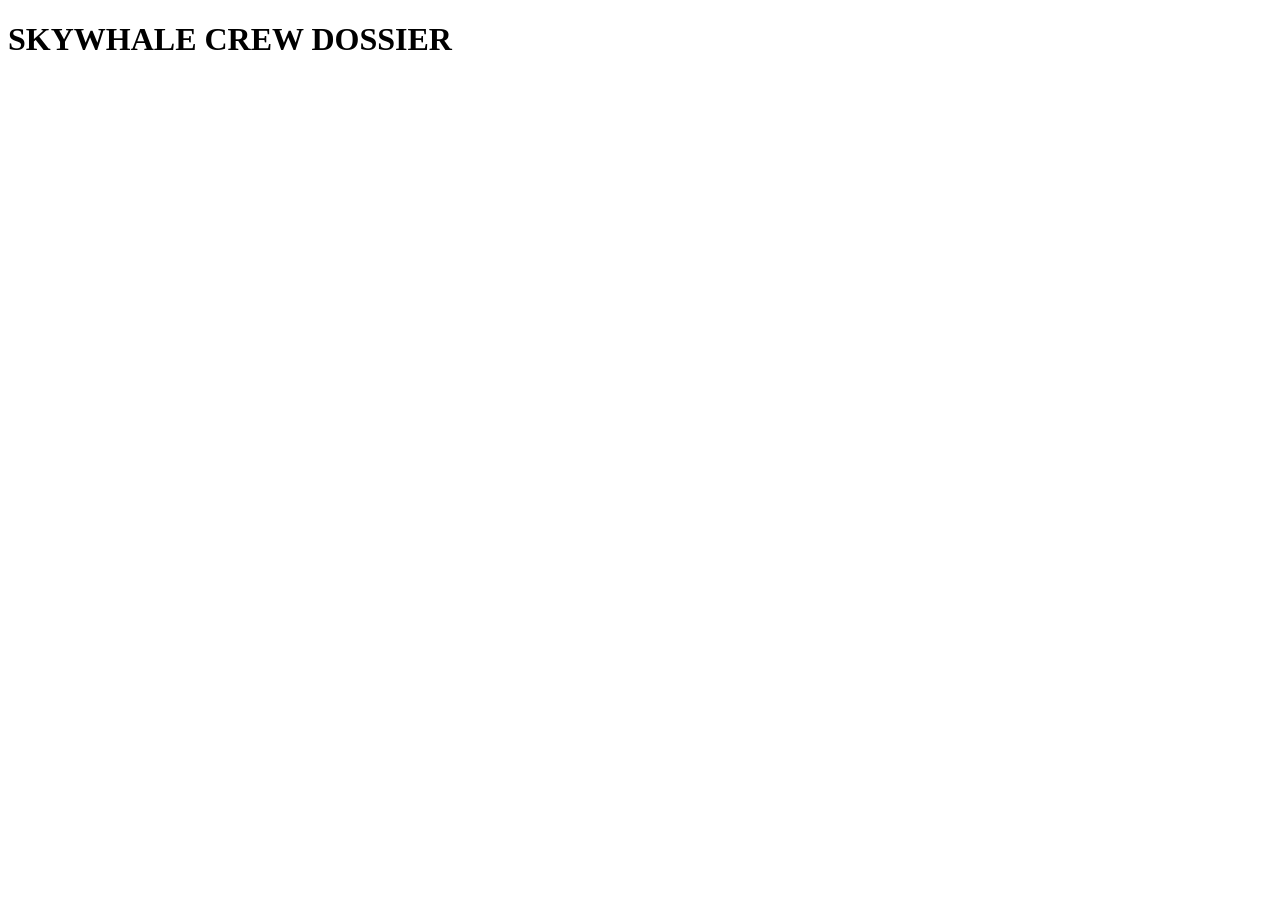
==== index.html @ d949dbcb "Add initial index.html file with basic structure" ====
<!DOCTYPE html>
<html>
<head>
  <title>Skywhale Archive</title>

  <script src="https://code.jquery.com/jquery-3.7.1.min.js"></script>
  <link rel="stylesheet" href="css/style.css">
</head>

<body>

<h1 class="title">SKYWHALE CREW DOSSIER</h1>

<div id="terminal">
  <div id="gallery"></div>
</div>
<script src="js/plugin.js"></script>
<script src="js/script.js"></script>
</body>
</html>
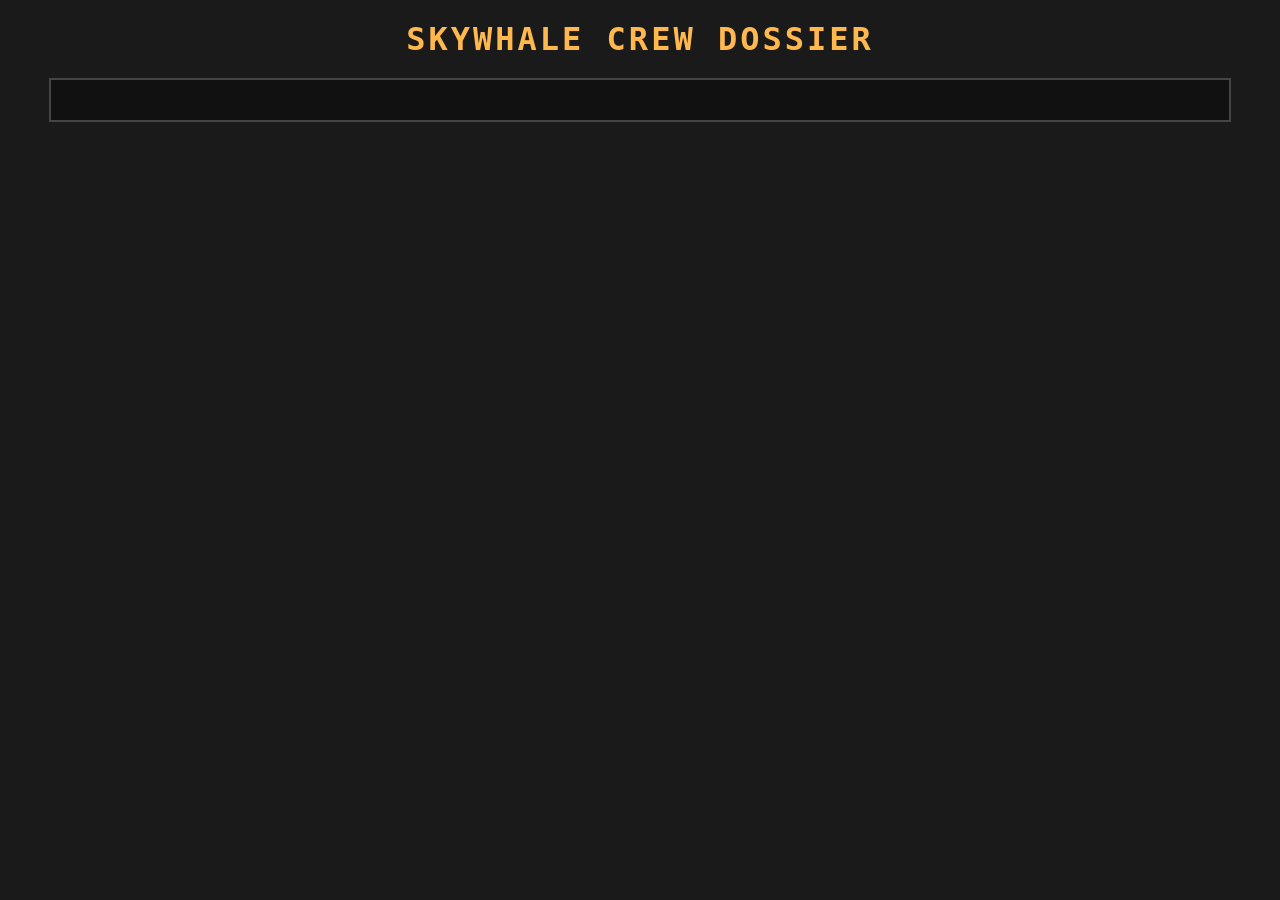
==== commit 492e6e2b: "Update stylesheet link in index.html" ====
--- a/index.html
+++ b/index.html
@@ -4,7 +4,7 @@
   <title>Skywhale Archive</title>
 
   <script src="https://code.jquery.com/jquery-3.7.1.min.js"></script>
-  <link rel="stylesheet" href="css/style.css">
+  <link rel="stylesheet" href="style.css">
 </head>
 
 <body>
@@ -14,7 +14,7 @@
 <div id="terminal">
   <div id="gallery"></div>
 </div>
-<script src="js/plugin.js"></script>
-<script src="js/script.js"></script>
+<script src="plugin.js"></script>
+<script src="script.js"></script>
 </body>
 </html>
--- a/style.css
+++ b/style.css
@@ -0,0 +1,49 @@
+body {
+  background: #1a1a1a;
+  color: #e0d3a3;
+  font-family: "Comic sans ms", bold, monospace;
+}
+
+.title {
+  text-align: center;
+  letter-spacing: 3px;
+  margin: 20px;
+  color: #ffb84d;
+}
+
+#terminal {
+  border: 2px solid #444;
+  margin: 20px auto;
+  padding: 20px;
+  width: 90%;
+  background: #111;
+}
+
+#gallery {
+  display: flex;
+  flex-wrap: wrap;
+  justify-content: center;
+}
+
+.card {
+  width: 250px;
+  margin: 15px;
+  background: #222;
+  border: 1px solid #555;
+  border-radius: 10px;
+  overflow: hidden;
+}
+
+.card img {
+  width: 100%;
+  height: 200px;
+  object-fit: cover;
+}
+
+.info {
+  padding: 10px;
+}
+
+.info span {
+  color: #ffb84d;
+}
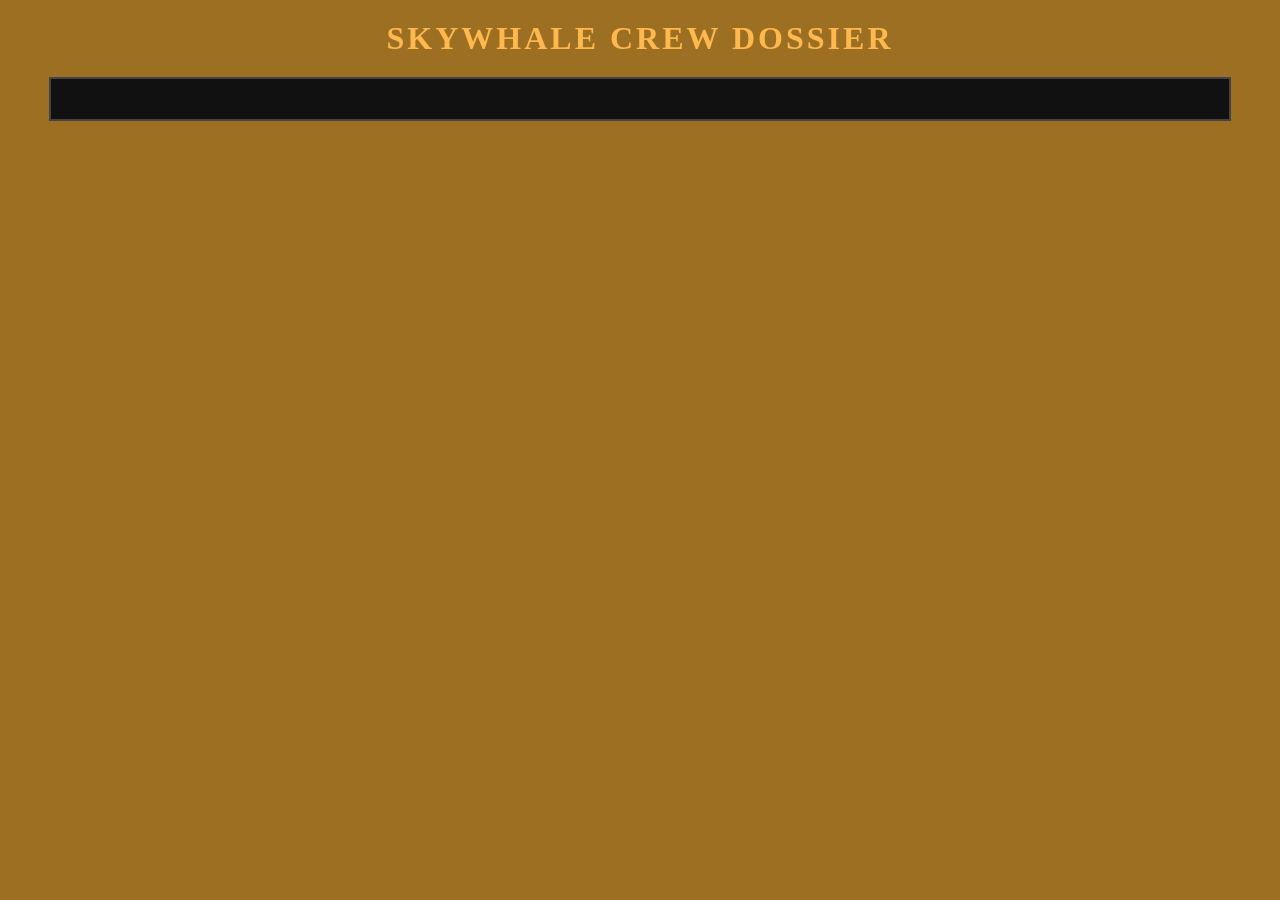
==== commit 5b268765: "Update script sources in index.html" ====
--- a/index.html
+++ b/index.html
@@ -14,7 +14,7 @@
 <div id="terminal">
   <div id="gallery"></div>
 </div>
+<script src="script.js"></script>
 <script src="plugin.js"></script>
-<script src="script.js"></script>
 </body>
 </html>
--- a/style.css
+++ b/style.css
@@ -1,7 +1,7 @@
 body {
-  background: #1a1a1a;
-  color: #e0d3a3;
-  font-family: "Comic sans ms", bold, monospace;
+  background: #9c6f22;
+  color: #b56905;
+  font-family: "Comic sans ms", bold;
 }
 
 .title {
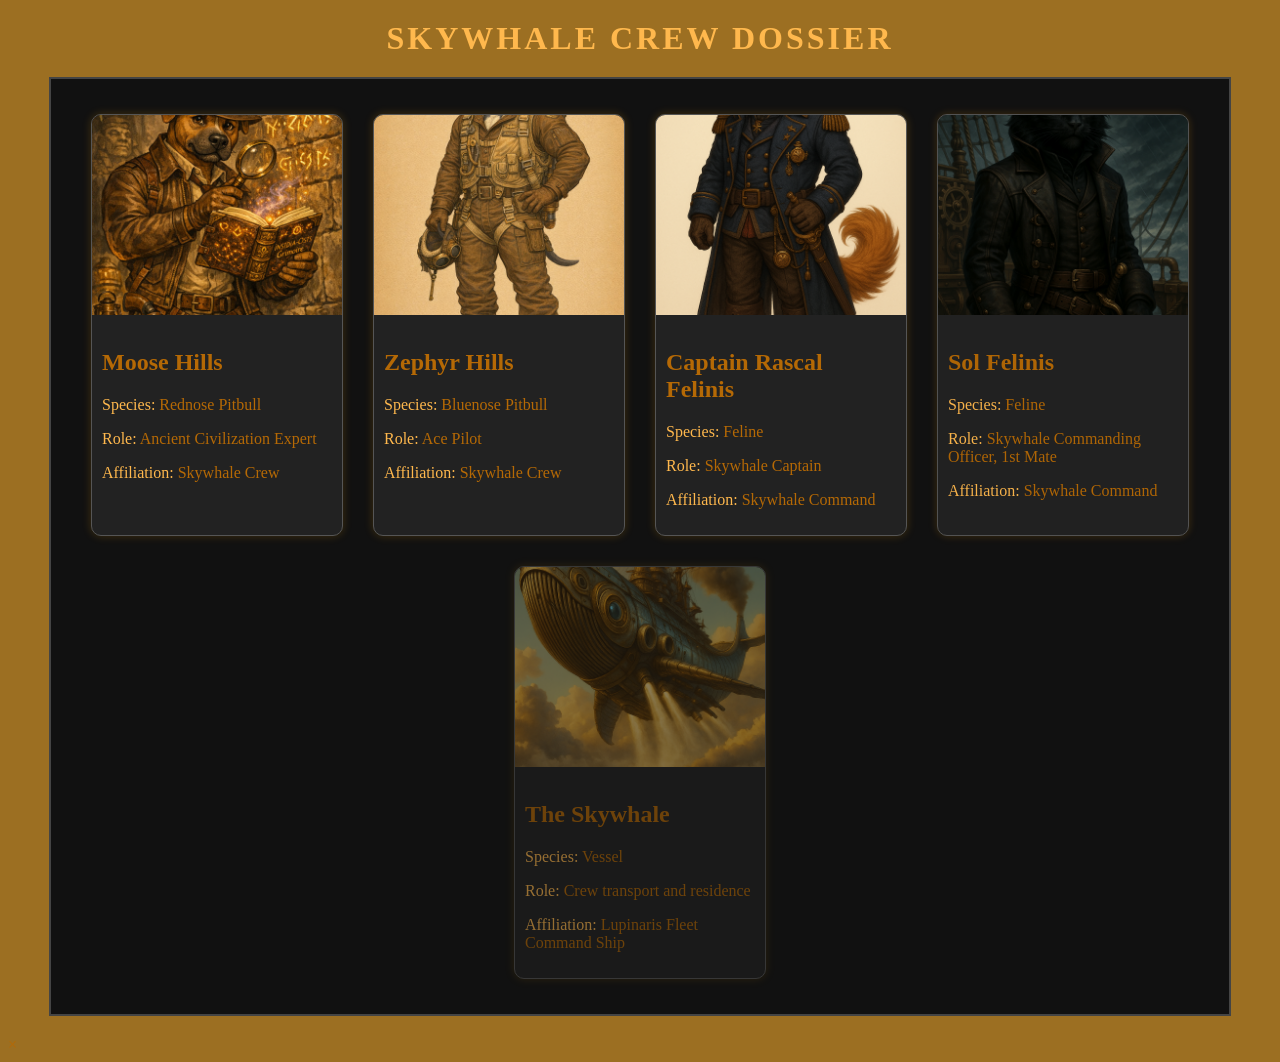
==== commit 0d0a78af: "Add image modal to index.html Added image modal for displaying images with captions." ====
--- a/index.html
+++ b/index.html
@@ -1,12 +1,11 @@
 <!DOCTYPE html>
-<html>
+<html lang="en">
 <head>
+  <meta charset="UTF-8">
   <title>Skywhale Archive</title>
-
   <script src="https://code.jquery.com/jquery-3.7.1.min.js"></script>
   <link rel="stylesheet" href="style.css">
 </head>
-
 <body>
 
 <h1 class="title">SKYWHALE CREW DOSSIER</h1>
@@ -14,7 +13,14 @@
 <div id="terminal">
   <div id="gallery"></div>
 </div>
+
+<div id="image-modal" class="modal">
+  <span class="close-modal">&times;</span>
+  <img class="modal-content" id="full-img">
+  <div id="caption"></div>
+</div>
+
+<script src="plugin.js"></script>
 <script src="script.js"></script>
-<script src="plugin.js"></script>
 </body>
 </html>
